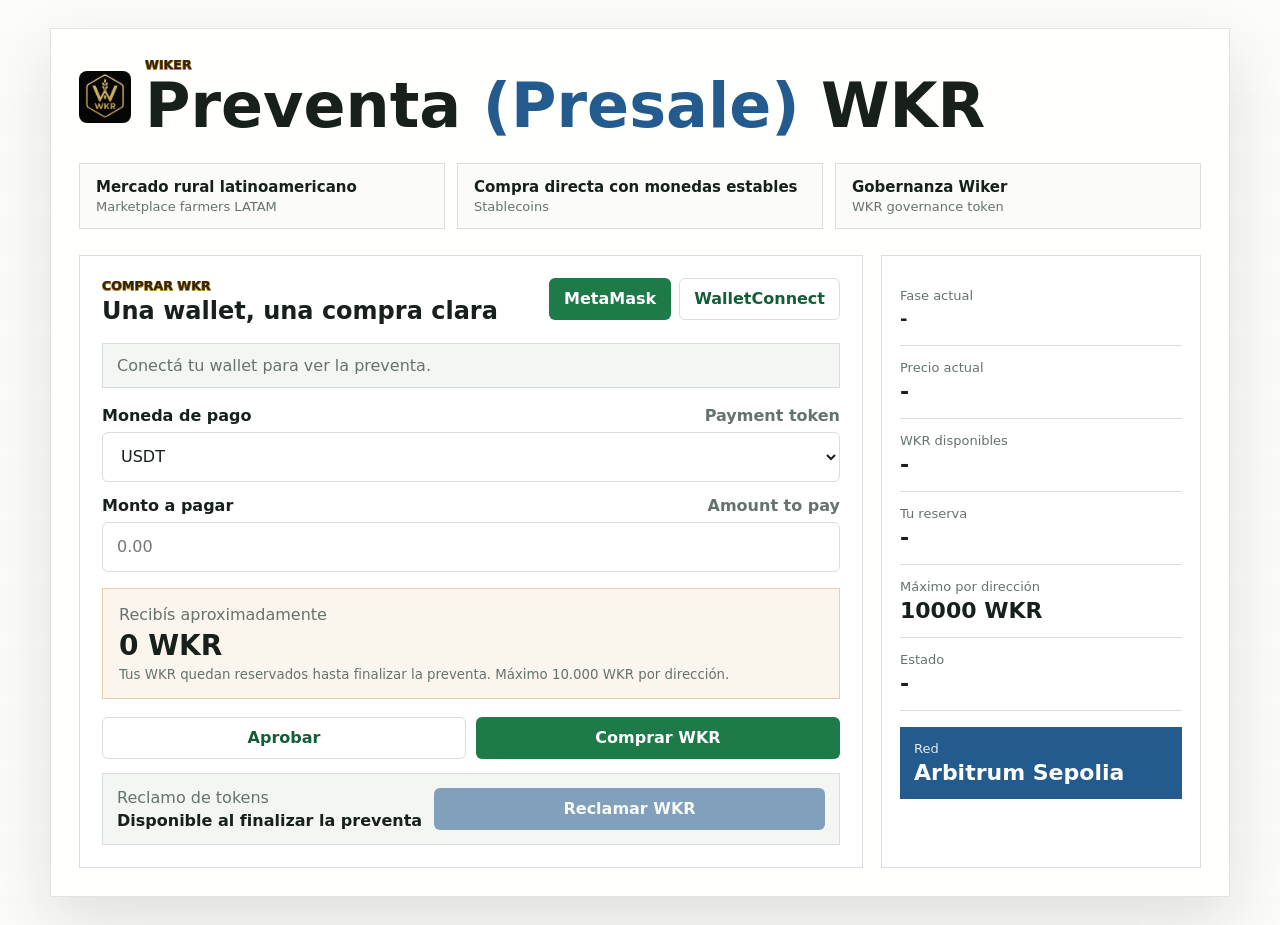
==== mini-front/index.html @ 8c54e915 "Prepare WKR presale protocol for public release" ====
<!doctype html>
<html lang="es">
  <head>
    <meta charset="UTF-8" />
    <meta name="viewport" content="width=device-width, initial-scale=1.0" />
    <title>Wiker Preventa (Presale)</title>
    <link rel="icon" href="./wkr-favicon.png" type="image/png" />
    <link rel="shortcut icon" href="./wkr-favicon.png" type="image/png" />
    <link rel="stylesheet" href="./styles.css" />
  </head>
  <body>
    <main class="page-shell">
      <section class="hero-panel" aria-label="Wiker Preventa">
        <div class="brand-row">
          <div class="brand-mark" aria-hidden="true">
            <img src="./wkr-favicon.png" alt="" />
          </div>
          <div>
            <p class="eyebrow">Wiker</p>
            <h1>Preventa <span>(Presale)</span> WKR</h1>
          </div>
        </div>

        <div class="value-strip" aria-label="Contexto Wiker">
          <div>
            <strong>Mercado rural latinoamericano</strong>
            <span>Marketplace farmers LATAM</span>
          </div>
          <div>
            <strong>Compra directa con monedas estables</strong>
            <span>Stablecoins</span>
          </div>
          <div>
            <strong>Gobernanza Wiker</strong>
            <span>WKR governance token</span>
          </div>
        </div>

        <div class="content-grid">
          <section class="buy-card" aria-label="Comprar WKR">
            <div class="section-head">
              <div>
                <p class="eyebrow">Comprar WKR</p>
                <h2>Una wallet, una compra clara</h2>
              </div>
              <div class="wallet-actions">
                <button id="connectMetaMask" class="icon-button primary" type="button">MetaMask</button>
                <button id="connectWalletConnect" class="icon-button secondary" type="button">WalletConnect</button>
              </div>
            </div>

            <div id="statusMessage" class="status-message">Conectá tu wallet para ver la preventa.</div>

            <div class="input-block">
              <label for="paymentToken">Moneda de pago <span>Payment token</span></label>
              <select id="paymentToken">
                <option value="USDT">USDT</option>
                <option value="USDC">USDC</option>
                <option value="ETH">ETH</option>
              </select>
            </div>

            <div class="input-block">
              <label for="payAmount">Monto a pagar <span>Amount to pay</span></label>
              <input id="payAmount" inputmode="decimal" placeholder="0.00" />
            </div>

            <div class="quote-box">
              <span>Recibís aproximadamente</span>
              <strong id="wkrQuote">0 WKR</strong>
              <small>Tus WKR quedan reservados hasta finalizar la preventa. Máximo 10.000 WKR por dirección.</small>
            </div>

            <div class="action-row">
              <button id="approveButton" class="action-button secondary-action" type="button">Aprobar</button>
              <button id="buyButton" class="action-button primary-action" type="button">Comprar WKR</button>
            </div>

            <div class="claim-box">
              <div>
                <span>Reclamo de tokens</span>
                <strong id="claimStatusLabel">Disponible al finalizar la preventa</strong>
              </div>
              <button id="claimButton" class="action-button claim-action" type="button">Reclamar WKR</button>
            </div>
          </section>

          <aside class="stats-card" aria-label="Estado de preventa">
            <div class="stat">
              <span>Fase actual</span>
              <strong id="phaseLabel">-</strong>
            </div>
            <div class="stat">
              <span>Precio actual</span>
              <strong id="priceLabel">-</strong>
            </div>
            <div class="stat">
              <span>WKR disponibles</span>
              <strong id="remainingLabel">-</strong>
            </div>
            <div class="stat">
              <span>Tu reserva</span>
              <strong id="reservedLabel">-</strong>
            </div>
            <div class="stat">
              <span>Máximo por dirección</span>
              <strong>10000 WKR</strong>
            </div>
            <div class="stat">
              <span>Estado</span>
              <strong id="timeLabel">-</strong>
            </div>
            <div class="network-box">
              <span>Red</span>
              <strong id="networkLabel">Arbitrum Sepolia</strong>
            </div>
          </aside>
        </div>
      </section>
    </main>
    <script src="./config.js?v=20260608-3"></script>
    <script type="module" src="./app.js?v=20260608-3"></script>
  </body>
</html>
---- mini-front/styles.css ----
:root {
  color-scheme: light;
  --ink: #17201b;
  --muted: #66736c;
  --line: #d8dfda;
  --paper: #fbfbf7;
  --panel: #ffffff;
  --field: #f3f6f2;
  --green: #1f7a4a;
  --green-dark: #155d38;
  --blue: #245b8f;
  --gold: #b8872d;
  --danger: #b64242;
}

* {
  box-sizing: border-box;
}

body {
  margin: 0;
  min-height: 100vh;
  color: var(--ink);
  font-family:
    Inter, ui-sans-serif, system-ui, -apple-system, BlinkMacSystemFont, "Segoe UI",
    sans-serif;
  background:
    linear-gradient(rgba(251, 251, 247, 0.9), rgba(251, 251, 247, 0.96)),
    url("https://images.unsplash.com/photo-1500382017468-9049fed747ef?auto=format&fit=crop&w=1800&q=80");
  background-position: center;
  background-size: cover;
}

button,
input,
select {
  font: inherit;
}

button {
  cursor: pointer;
}

.page-shell {
  min-height: 100vh;
  padding: 28px;
  display: grid;
  place-items: center;
}

.hero-panel {
  width: min(1180px, 100%);
  padding: 28px;
  border: 1px solid rgba(23, 32, 27, 0.12);
  background: rgba(255, 255, 255, 0.92);
  box-shadow: 0 24px 60px rgba(23, 32, 27, 0.12);
}

.brand-row,
.section-head,
.wallet-actions,
.content-grid,
.action-row,
.value-strip {
  display: flex;
}

.brand-row {
  align-items: center;
  gap: 14px;
}

.brand-mark {
  width: 52px;
  height: 52px;
  display: grid;
  place-items: center;
  overflow: hidden;
  background: #050505;
  border-radius: 8px;
}

.brand-mark img {
  width: 100%;
  height: 100%;
  display: block;
}

.eyebrow {
  margin: 0 0 4px;
  color: #2f2410;
  font-size: 12.6px;
  font-weight: 800;
  letter-spacing: 0;
  text-shadow:
    -0.5px -0.5px 0 var(--gold),
    0.5px -0.5px 0 var(--gold),
    -0.5px 0.5px 0 var(--gold),
    0.5px 0.5px 0 var(--gold);
  text-transform: uppercase;
}

h1,
h2 {
  margin: 0;
  letter-spacing: 0;
}

h1 {
  font-size: clamp(32px, 5vw, 62px);
  line-height: 0.98;
}

h1 span {
  color: var(--blue);
}

h2 {
  font-size: 24px;
}

.value-strip {
  margin: 26px 0;
  gap: 12px;
}

.value-strip div {
  flex: 1;
  min-width: 0;
  padding: 14px 16px;
  border: 1px solid var(--line);
  background: var(--paper);
}

.value-strip strong,
.value-strip span {
  display: block;
}

.value-strip strong {
  font-size: 15px;
}

.value-strip span {
  margin-top: 3px;
  color: var(--muted);
  font-size: 13px;
}

.content-grid {
  gap: 18px;
  align-items: stretch;
}

.buy-card,
.stats-card {
  border: 1px solid var(--line);
  background: var(--panel);
}

.buy-card {
  flex: 1;
  padding: 22px;
}

.stats-card {
  width: 320px;
  padding: 18px;
}

.section-head {
  justify-content: space-between;
  align-items: flex-start;
  gap: 16px;
}

.wallet-actions {
  gap: 8px;
  flex-wrap: wrap;
  justify-content: flex-end;
}

.icon-button,
.action-button {
  min-height: 42px;
  border: 1px solid transparent;
  border-radius: 6px;
  font-weight: 750;
  transition:
    transform 140ms ease,
    box-shadow 140ms ease,
    border-color 140ms ease,
    background-color 140ms ease,
    color 140ms ease;
}

.icon-button {
  padding: 0 14px;
}

.primary,
.primary-action {
  color: white;
  background: var(--green);
}

.primary:hover,
.primary-action:hover {
  background: var(--green-dark);
  box-shadow: 0 8px 18px rgba(21, 93, 56, 0.22);
}

.secondary,
.secondary-action {
  color: var(--green-dark);
  border-color: var(--line);
  background: white;
}

.secondary:hover,
.secondary-action:hover {
  border-color: rgba(31, 122, 74, 0.45);
  background: rgba(31, 122, 74, 0.08);
  box-shadow: 0 8px 18px rgba(23, 32, 27, 0.08);
}

.claim-action {
  flex: 0 0 auto;
  padding: 0 16px;
  color: white;
  background: var(--blue);
}

.claim-action:hover {
  background: #1c4872;
  box-shadow: 0 8px 18px rgba(36, 91, 143, 0.22);
}

.icon-button:hover,
.action-button:hover {
  transform: translateY(-1px);
}

.icon-button:active,
.action-button:active {
  transform: translateY(1px);
  box-shadow: none;
}

.icon-button:focus-visible,
.action-button:focus-visible {
  outline: 3px solid rgba(31, 122, 74, 0.24);
  outline-offset: 2px;
}

.claim-action:disabled,
.action-button:disabled,
.icon-button:disabled {
  cursor: not-allowed;
  opacity: 0.55;
  transform: none;
  box-shadow: none;
}

.status-message {
  margin: 18px 0;
  min-height: 42px;
  padding: 12px 14px;
  color: var(--muted);
  border: 1px solid var(--line);
  background: var(--field);
}

.status-message.error {
  color: var(--danger);
  border-color: rgba(182, 66, 66, 0.35);
  background: rgba(182, 66, 66, 0.08);
}

.status-message.ok {
  color: var(--green-dark);
  border-color: rgba(31, 122, 74, 0.35);
  background: rgba(31, 122, 74, 0.08);
}

.input-block {
  margin-top: 14px;
}

label {
  display: flex;
  justify-content: space-between;
  gap: 12px;
  margin-bottom: 7px;
  font-weight: 750;
}

label span {
  color: var(--muted);
  font-weight: 600;
}

input,
select {
  width: 100%;
  min-height: 50px;
  padding: 0 14px;
  color: var(--ink);
  border: 1px solid var(--line);
  border-radius: 6px;
  background: white;
}

input:focus,
select:focus {
  outline: 2px solid rgba(31, 122, 74, 0.22);
  border-color: var(--green);
}

.quote-box {
  margin-top: 16px;
  padding: 16px;
  border: 1px solid rgba(184, 135, 45, 0.35);
  background: rgba(184, 135, 45, 0.08);
}

.claim-box {
  margin-top: 14px;
  padding: 14px;
  display: flex;
  gap: 12px;
  align-items: center;
  justify-content: space-between;
  border: 1px solid var(--line);
  background: var(--field);
}

.claim-box span,
.quote-box span,
.quote-box small {
  display: block;
  color: var(--muted);
}

.claim-box strong {
  display: block;
  margin-top: 4px;
}

.quote-box strong {
  display: block;
  margin: 5px 0;
  font-size: 28px;
}

.action-row {
  margin-top: 18px;
  gap: 10px;
}

.action-button {
  flex: 1;
}

.stat {
  padding: 14px 0;
  border-bottom: 1px solid var(--line);
}

.stat span,
.network-box span {
  display: block;
  color: var(--muted);
  font-size: 13px;
}

.stat strong,
.network-box strong {
  display: block;
  margin-top: 4px;
  font-size: 22px;
}

#phaseLabel {
  font-size: 18px;
  line-height: 1.35;
}

.network-box {
  margin-top: 16px;
  padding: 14px;
  color: white;
  background: var(--blue);
}

.network-box span {
  color: rgba(255, 255, 255, 0.88);
}

.network-box strong {
  color: #ffffff;
}

@media (max-width: 860px) {
  .page-shell {
    padding: 14px;
    place-items: start center;
  }

  .hero-panel {
    padding: 18px;
  }

  .brand-row,
  .section-head,
  .content-grid,
  .value-strip {
    flex-direction: column;
  }

  .stats-card {
    width: 100%;
  }

  .wallet-actions {
    width: 100%;
    justify-content: stretch;
  }

  .wallet-actions button {
    flex: 1;
  }

  .claim-box {
    align-items: stretch;
    flex-direction: column;
  }
}
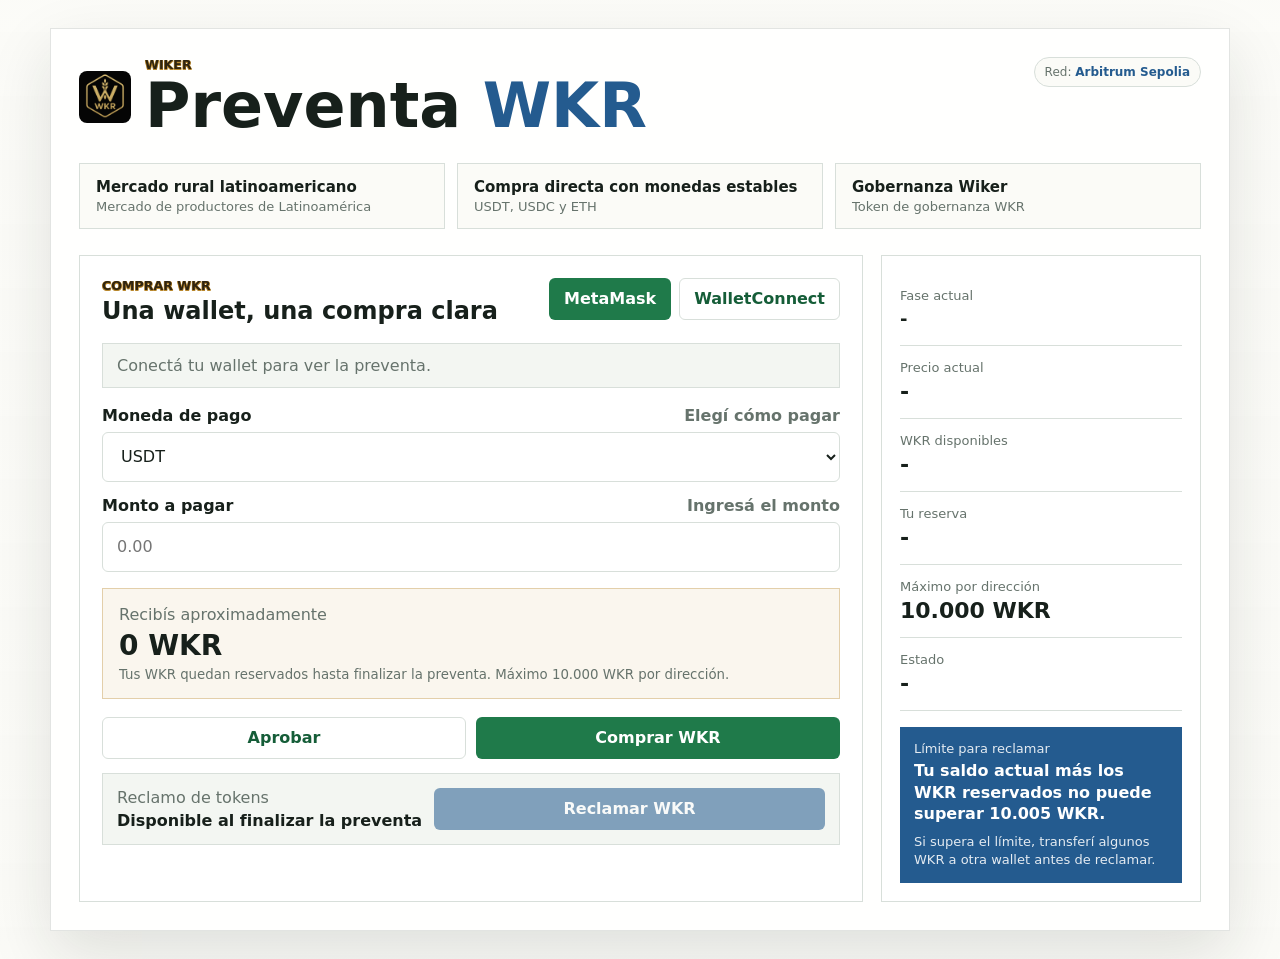
==== commit 01a78b74: "Improve claim UX and expand presale tests" ====
--- a/mini-front/index.html
+++ b/mini-front/index.html
@@ -3,10 +3,10 @@
   <head>
     <meta charset="UTF-8" />
     <meta name="viewport" content="width=device-width, initial-scale=1.0" />
-    <title>Wiker Preventa (Presale)</title>
+    <title>Preventa WKR | Wiker</title>
     <link rel="icon" href="./wkr-favicon.png" type="image/png" />
     <link rel="shortcut icon" href="./wkr-favicon.png" type="image/png" />
-    <link rel="stylesheet" href="./styles.css" />
+    <link rel="stylesheet" href="./styles.css?v=20260609-3" />
   </head>
   <body>
     <main class="page-shell">
@@ -15,24 +15,25 @@
           <div class="brand-mark" aria-hidden="true">
             <img src="./wkr-favicon.png" alt="" />
           </div>
-          <div>
+          <div class="brand-copy">
             <p class="eyebrow">Wiker</p>
-            <h1>Preventa <span>(Presale)</span> WKR</h1>
+            <h1>Preventa <span>WKR</span></h1>
           </div>
+          <div class="network-badge">Red: <strong id="networkLabel">Arbitrum Sepolia</strong></div>
         </div>
 
         <div class="value-strip" aria-label="Contexto Wiker">
           <div>
             <strong>Mercado rural latinoamericano</strong>
-            <span>Marketplace farmers LATAM</span>
+            <span>Mercado de productores de Latinoamérica</span>
           </div>
           <div>
             <strong>Compra directa con monedas estables</strong>
-            <span>Stablecoins</span>
+            <span>USDT, USDC y ETH</span>
           </div>
           <div>
             <strong>Gobernanza Wiker</strong>
-            <span>WKR governance token</span>
+            <span>Token de gobernanza WKR</span>
           </div>
         </div>
 
@@ -52,7 +53,7 @@
             <div id="statusMessage" class="status-message">Conectá tu wallet para ver la preventa.</div>
 
             <div class="input-block">
-              <label for="paymentToken">Moneda de pago <span>Payment token</span></label>
+              <label for="paymentToken">Moneda de pago <span>Elegí cómo pagar</span></label>
               <select id="paymentToken">
                 <option value="USDT">USDT</option>
                 <option value="USDC">USDC</option>
@@ -61,7 +62,7 @@
             </div>
 
             <div class="input-block">
-              <label for="payAmount">Monto a pagar <span>Amount to pay</span></label>
+              <label for="payAmount">Monto a pagar <span>Ingresá el monto</span></label>
               <input id="payAmount" inputmode="decimal" placeholder="0.00" />
             </div>
 
@@ -104,21 +105,22 @@
             </div>
             <div class="stat">
               <span>Máximo por dirección</span>
-              <strong>10000 WKR</strong>
+              <strong>10.000 WKR</strong>
             </div>
             <div class="stat">
               <span>Estado</span>
               <strong id="timeLabel">-</strong>
             </div>
-            <div class="network-box">
-              <span>Red</span>
-              <strong id="networkLabel">Arbitrum Sepolia</strong>
+            <div class="claim-limit-box">
+              <span>Límite para reclamar</span>
+              <strong id="claimLimitLabel">Tu saldo actual más los WKR reservados no puede superar 10.005 WKR.</strong>
+              <small>Si supera el límite, transferí algunos WKR a otra wallet antes de reclamar.</small>
             </div>
           </aside>
         </div>
       </section>
     </main>
-    <script src="./config.js?v=20260608-3"></script>
-    <script type="module" src="./app.js?v=20260608-3"></script>
+    <script src="./config.js?v=20260609-3"></script>
+    <script type="module" src="./app.js?v=20260609-3"></script>
   </body>
 </html>
--- a/mini-front/styles.css
+++ b/mini-front/styles.css
@@ -70,6 +70,24 @@
   gap: 14px;
 }
 
+.brand-copy {
+  flex: 1;
+}
+
+.network-badge {
+  align-self: flex-start;
+  padding: 7px 10px;
+  color: var(--muted);
+  border: 1px solid var(--line);
+  border-radius: 999px;
+  background: var(--paper);
+  font-size: 12px;
+}
+
+.network-badge strong {
+  color: var(--blue);
+}
+
 .brand-mark {
   width: 52px;
   height: 52px;
@@ -368,14 +386,15 @@
 }
 
 .stat span,
-.network-box span {
+.claim-limit-box span,
+.claim-limit-box small {
   display: block;
   color: var(--muted);
   font-size: 13px;
 }
 
 .stat strong,
-.network-box strong {
+.claim-limit-box strong {
   display: block;
   margin-top: 4px;
   font-size: 22px;
@@ -386,19 +405,27 @@
   line-height: 1.35;
 }
 
-.network-box {
+.claim-limit-box {
   margin-top: 16px;
   padding: 14px;
   color: white;
   background: var(--blue);
 }
 
-.network-box span {
+.claim-limit-box span,
+.claim-limit-box small {
   color: rgba(255, 255, 255, 0.88);
 }
 
-.network-box strong {
+.claim-limit-box strong {
   color: #ffffff;
+  font-size: 16px;
+  line-height: 1.35;
+}
+
+.claim-limit-box small {
+  margin-top: 8px;
+  line-height: 1.4;
 }
 
 @media (max-width: 860px) {
@@ -418,6 +445,10 @@
     flex-direction: column;
   }
 
+  .network-badge {
+    align-self: flex-start;
+  }
+
   .stats-card {
     width: 100%;
   }
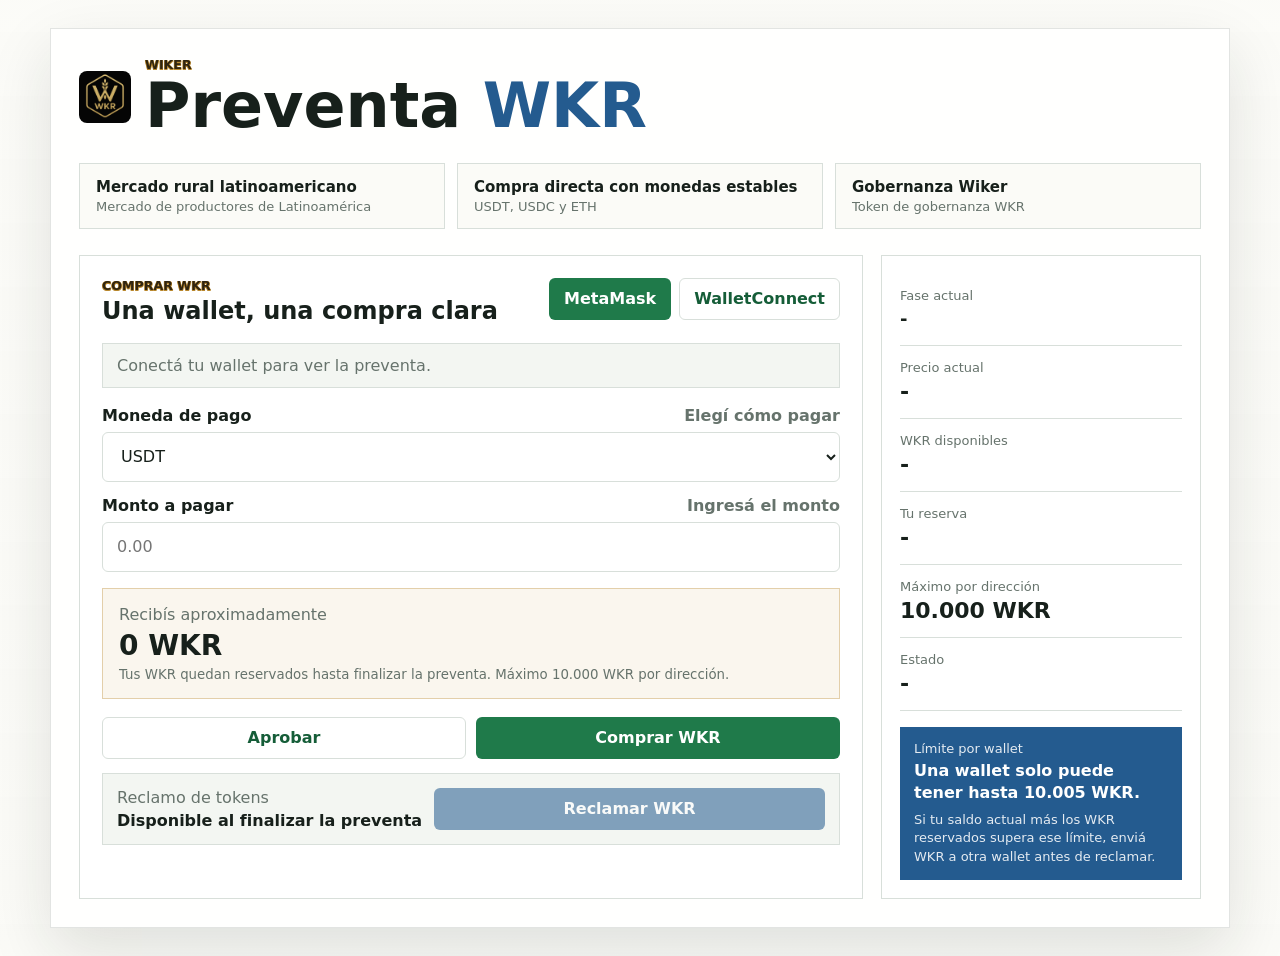
==== commit a32f0b74: "Clarify wallet limit card" ====
--- a/mini-front/index.html
+++ b/mini-front/index.html
@@ -6,7 +6,7 @@
     <title>Preventa WKR | Wiker</title>
     <link rel="icon" href="./wkr-favicon.png" type="image/png" />
     <link rel="shortcut icon" href="./wkr-favicon.png" type="image/png" />
-    <link rel="stylesheet" href="./styles.css?v=20260609-3" />
+    <link rel="stylesheet" href="./styles.css?v=20260609-4" />
   </head>
   <body>
     <main class="page-shell">
@@ -19,7 +19,6 @@
             <p class="eyebrow">Wiker</p>
             <h1>Preventa <span>WKR</span></h1>
           </div>
-          <div class="network-badge">Red: <strong id="networkLabel">Arbitrum Sepolia</strong></div>
         </div>
 
         <div class="value-strip" aria-label="Contexto Wiker">
@@ -112,15 +111,15 @@
               <strong id="timeLabel">-</strong>
             </div>
             <div class="claim-limit-box">
-              <span>Límite para reclamar</span>
-              <strong id="claimLimitLabel">Tu saldo actual más los WKR reservados no puede superar 10.005 WKR.</strong>
-              <small>Si supera el límite, transferí algunos WKR a otra wallet antes de reclamar.</small>
+              <span>Límite por wallet</span>
+              <strong id="claimLimitLabel">Una wallet solo puede tener hasta 10.005 WKR.</strong>
+              <small>Si tu saldo actual más los WKR reservados supera ese límite, enviá WKR a otra wallet antes de reclamar.</small>
             </div>
           </aside>
         </div>
       </section>
     </main>
-    <script src="./config.js?v=20260609-3"></script>
-    <script type="module" src="./app.js?v=20260609-3"></script>
+    <script src="./config.js?v=20260609-4"></script>
+    <script type="module" src="./app.js?v=20260609-4"></script>
   </body>
 </html>
--- a/mini-front/styles.css
+++ b/mini-front/styles.css
@@ -74,20 +74,6 @@
   flex: 1;
 }
 
-.network-badge {
-  align-self: flex-start;
-  padding: 7px 10px;
-  color: var(--muted);
-  border: 1px solid var(--line);
-  border-radius: 999px;
-  background: var(--paper);
-  font-size: 12px;
-}
-
-.network-badge strong {
-  color: var(--blue);
-}
-
 .brand-mark {
   width: 52px;
   height: 52px;
@@ -445,10 +431,6 @@
     flex-direction: column;
   }
 
-  .network-badge {
-    align-self: flex-start;
-  }
-
   .stats-card {
     width: 100%;
   }
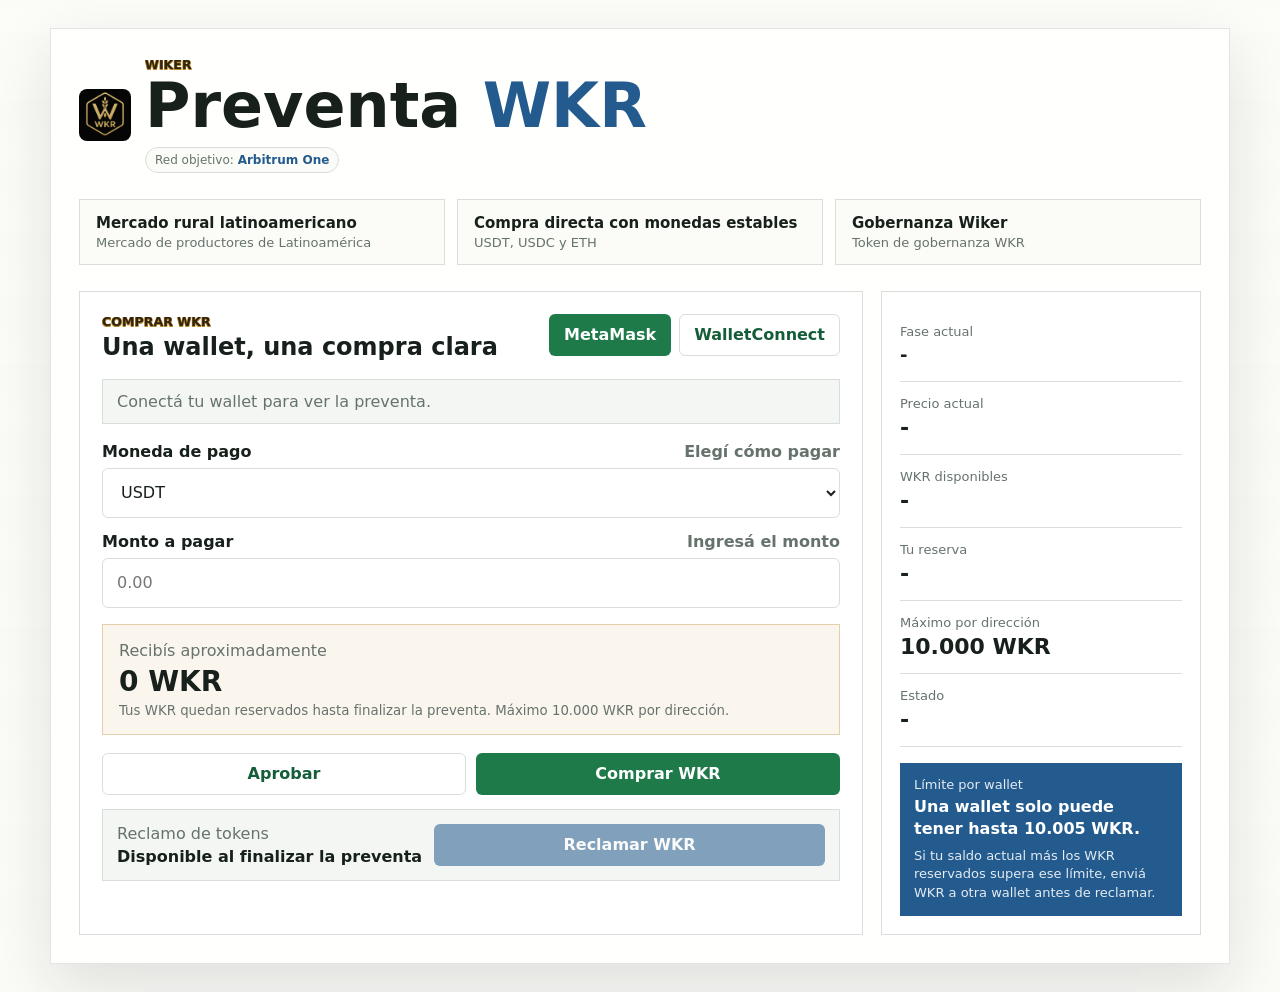
==== commit c86c8ee9: "Show Arbitrum One target network" ====
--- a/mini-front/index.html
+++ b/mini-front/index.html
@@ -6,7 +6,7 @@
     <title>Preventa WKR | Wiker</title>
     <link rel="icon" href="./wkr-favicon.png" type="image/png" />
     <link rel="shortcut icon" href="./wkr-favicon.png" type="image/png" />
-    <link rel="stylesheet" href="./styles.css?v=20260609-4" />
+    <link rel="stylesheet" href="./styles.css?v=20260609-5" />
   </head>
   <body>
     <main class="page-shell">
@@ -18,6 +18,7 @@
           <div class="brand-copy">
             <p class="eyebrow">Wiker</p>
             <h1>Preventa <span>WKR</span></h1>
+            <p class="target-network">Red objetivo: <strong>Arbitrum One</strong></p>
           </div>
         </div>
 
@@ -119,7 +120,7 @@
         </div>
       </section>
     </main>
-    <script src="./config.js?v=20260609-4"></script>
-    <script type="module" src="./app.js?v=20260609-4"></script>
+    <script src="./config.js?v=20260609-5"></script>
+    <script type="module" src="./app.js?v=20260609-5"></script>
   </body>
 </html>
--- a/mini-front/styles.css
+++ b/mini-front/styles.css
@@ -74,6 +74,21 @@
   flex: 1;
 }
 
+.target-network {
+  width: fit-content;
+  margin: 10px 0 0;
+  padding: 5px 9px;
+  color: var(--muted);
+  border: 1px solid var(--line);
+  border-radius: 999px;
+  background: var(--paper);
+  font-size: 12px;
+}
+
+.target-network strong {
+  color: var(--blue);
+}
+
 .brand-mark {
   width: 52px;
   height: 52px;
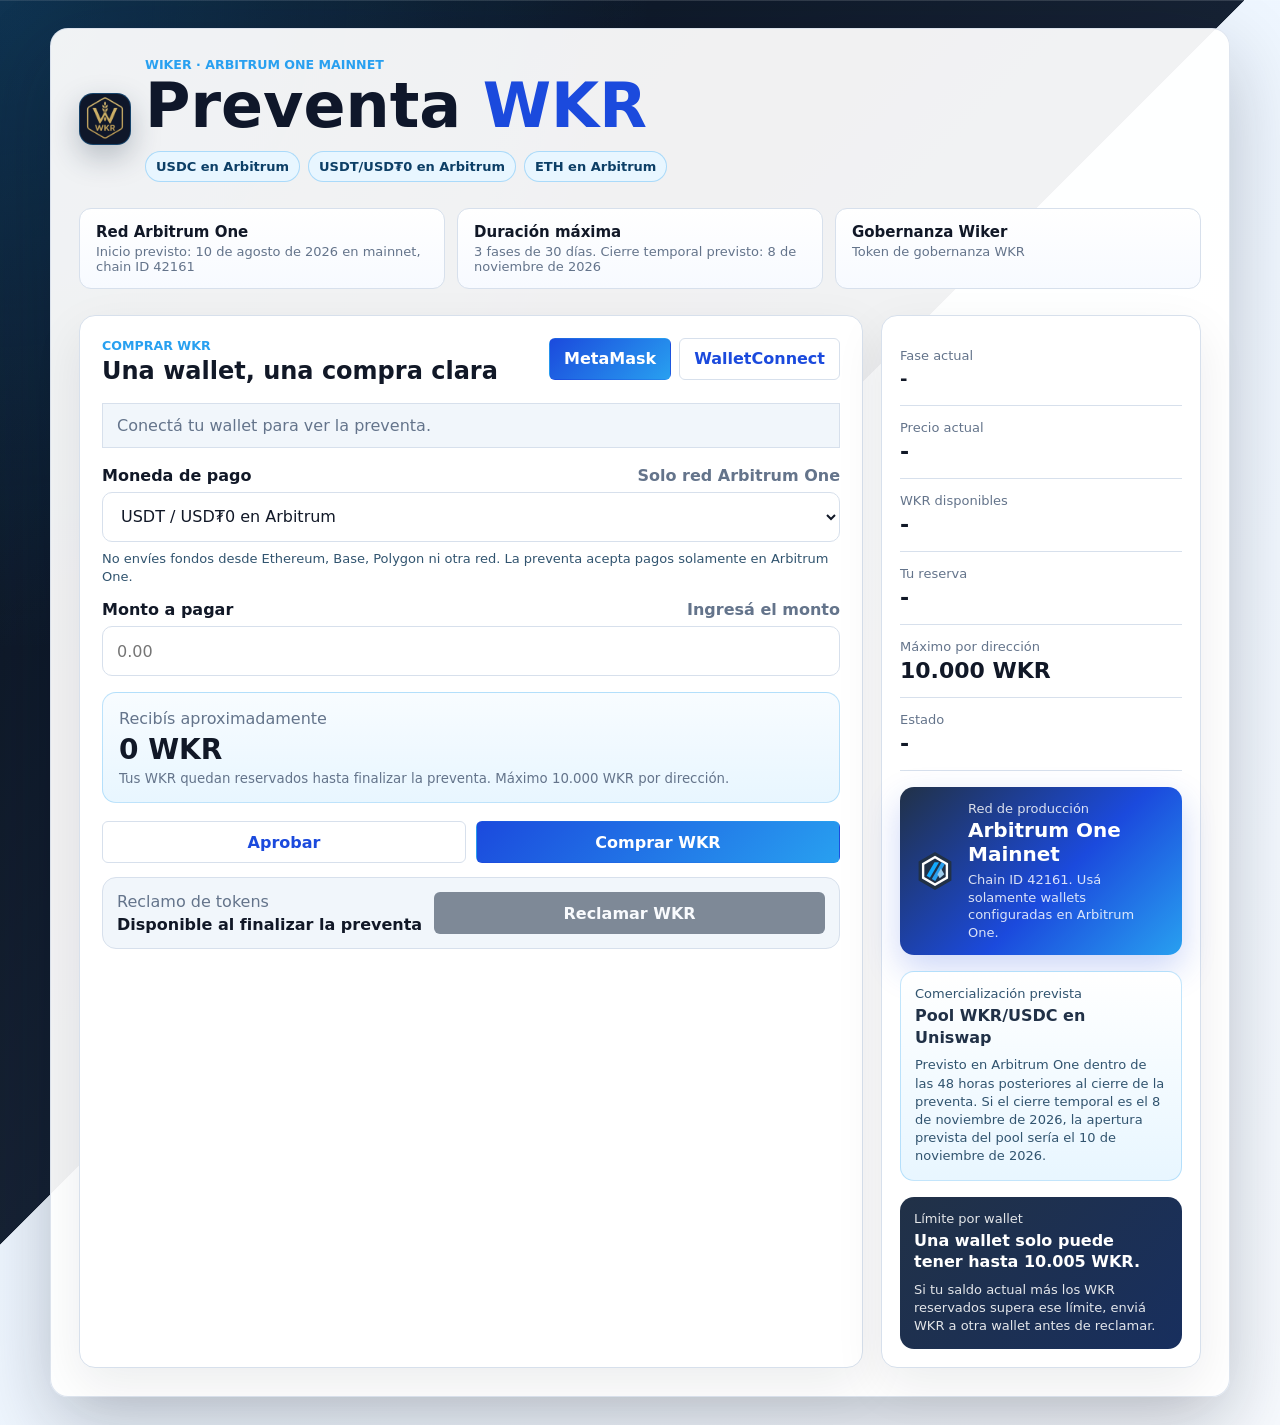
==== commit f067a86b: "prepare arbitrum mainnet presale deploy" ====
--- a/mini-front/index.html
+++ b/mini-front/index.html
@@ -6,7 +6,7 @@
     <title>Preventa WKR | Wiker</title>
     <link rel="icon" href="./wkr-favicon.png" type="image/png" />
     <link rel="shortcut icon" href="./wkr-favicon.png" type="image/png" />
-    <link rel="stylesheet" href="./styles.css?v=20260609-5" />
+    <link rel="stylesheet" href="./styles.css?v=20260609-6" />
   </head>
   <body>
     <main class="page-shell">
@@ -16,20 +16,24 @@
             <img src="./wkr-favicon.png" alt="" />
           </div>
           <div class="brand-copy">
-            <p class="eyebrow">Wiker</p>
+            <p class="eyebrow">Wiker · Arbitrum One Mainnet</p>
             <h1>Preventa <span>WKR</span></h1>
-            <p class="target-network">Red objetivo: <strong>Arbitrum One</strong></p>
+            <div class="network-pills" aria-label="Red y medios de pago">
+              <span>USDC en Arbitrum</span>
+              <span>USDT/USD₮0 en Arbitrum</span>
+              <span>ETH en Arbitrum</span>
+            </div>
           </div>
         </div>
 
         <div class="value-strip" aria-label="Contexto Wiker">
           <div>
-            <strong>Mercado rural latinoamericano</strong>
-            <span>Mercado de productores de Latinoamérica</span>
+            <strong>Red Arbitrum One</strong>
+            <span>Inicio previsto: 10 de agosto de 2026 en mainnet, chain ID 42161</span>
           </div>
           <div>
-            <strong>Compra directa con monedas estables</strong>
-            <span>USDT, USDC y ETH</span>
+            <strong>Duración máxima</strong>
+            <span>3 fases de 30 días. Cierre temporal previsto: 8 de noviembre de 2026</span>
           </div>
           <div>
             <strong>Gobernanza Wiker</strong>
@@ -53,12 +57,13 @@
             <div id="statusMessage" class="status-message">Conectá tu wallet para ver la preventa.</div>
 
             <div class="input-block">
-              <label for="paymentToken">Moneda de pago <span>Elegí cómo pagar</span></label>
+              <label for="paymentToken">Moneda de pago <span>Solo red Arbitrum One</span></label>
               <select id="paymentToken">
-                <option value="USDT">USDT</option>
-                <option value="USDC">USDC</option>
-                <option value="ETH">ETH</option>
+                <option value="USDT">USDT / USD₮0 en Arbitrum</option>
+                <option value="USDC">USDC en Arbitrum</option>
+                <option value="ETH">ETH en Arbitrum</option>
               </select>
+              <p class="field-note">No envíes fondos desde Ethereum, Base, Polygon ni otra red. La preventa acepta pagos solamente en Arbitrum One.</p>
             </div>
 
             <div class="input-block">
@@ -111,6 +116,19 @@
               <span>Estado</span>
               <strong id="timeLabel">-</strong>
             </div>
+            <div class="network-box">
+              <img src="./arbitrum-logo.svg" alt="" aria-hidden="true" />
+              <div>
+                <span>Red de producción</span>
+                <strong>Arbitrum One Mainnet</strong>
+                <small>Chain ID 42161. Usá solamente wallets configuradas en Arbitrum One.</small>
+              </div>
+            </div>
+            <div class="liquidity-box">
+              <span>Comercialización prevista</span>
+              <strong>Pool WKR/USDC en Uniswap</strong>
+              <small>Previsto en Arbitrum One dentro de las 48 horas posteriores al cierre de la preventa. Si el cierre temporal es el 8 de noviembre de 2026, la apertura prevista del pool sería el 10 de noviembre de 2026.</small>
+            </div>
             <div class="claim-limit-box">
               <span>Límite por wallet</span>
               <strong id="claimLimitLabel">Una wallet solo puede tener hasta 10.005 WKR.</strong>
@@ -120,7 +138,7 @@
         </div>
       </section>
     </main>
-    <script src="./config.js?v=20260609-5"></script>
-    <script type="module" src="./app.js?v=20260609-5"></script>
+    <script src="./config.js?v=20260609-6"></script>
+    <script type="module" src="./app.js?v=20260609-6"></script>
   </body>
 </html>
--- a/mini-front/styles.css
+++ b/mini-front/styles.css
@@ -1,16 +1,17 @@
 :root {
   color-scheme: light;
-  --ink: #17201b;
-  --muted: #66736c;
-  --line: #d8dfda;
-  --paper: #fbfbf7;
+  --ink: #111827;
+  --muted: #64748b;
+  --line: #d7e0ec;
+  --paper: #f7faff;
   --panel: #ffffff;
-  --field: #f3f6f2;
-  --green: #1f7a4a;
-  --green-dark: #155d38;
-  --blue: #245b8f;
-  --gold: #b8872d;
-  --danger: #b64242;
+  --field: #f1f6fb;
+  --blue: #213147;
+  --blue-strong: #1b4add;
+  --cyan: #28a0f0;
+  --cyan-soft: #e8f6ff;
+  --slate: #0f172a;
+  --danger: #b42318;
 }
 
 * {
@@ -25,8 +26,8 @@
     Inter, ui-sans-serif, system-ui, -apple-system, BlinkMacSystemFont, "Segoe UI",
     sans-serif;
   background:
-    linear-gradient(rgba(251, 251, 247, 0.9), rgba(251, 251, 247, 0.96)),
-    url("https://images.unsplash.com/photo-1500382017468-9049fed747ef?auto=format&fit=crop&w=1800&q=80");
+    radial-gradient(circle at top left, rgba(40, 160, 240, 0.24), transparent 34%),
+    linear-gradient(135deg, #07111f 0%, #162234 46%, #eef6ff 46%, #f8fbff 100%);
   background-position: center;
   background-size: cover;
 }
@@ -51,9 +52,10 @@
 .hero-panel {
   width: min(1180px, 100%);
   padding: 28px;
-  border: 1px solid rgba(23, 32, 27, 0.12);
-  background: rgba(255, 255, 255, 0.92);
-  box-shadow: 0 24px 60px rgba(23, 32, 27, 0.12);
+  border: 1px solid rgba(215, 224, 236, 0.82);
+  border-radius: 18px;
+  background: rgba(255, 255, 255, 0.94);
+  box-shadow: 0 28px 80px rgba(8, 18, 32, 0.24);
 }
 
 .brand-row,
@@ -74,29 +76,16 @@
   flex: 1;
 }
 
-.target-network {
-  width: fit-content;
-  margin: 10px 0 0;
-  padding: 5px 9px;
-  color: var(--muted);
-  border: 1px solid var(--line);
-  border-radius: 999px;
-  background: var(--paper);
-  font-size: 12px;
-}
-
-.target-network strong {
-  color: var(--blue);
-}
-
 .brand-mark {
   width: 52px;
   height: 52px;
   display: grid;
   place-items: center;
   overflow: hidden;
-  background: #050505;
-  border-radius: 8px;
+  background: var(--slate);
+  border: 1px solid rgba(40, 160, 240, 0.32);
+  border-radius: 14px;
+  box-shadow: 0 12px 30px rgba(33, 49, 71, 0.28);
 }
 
 .brand-mark img {
@@ -107,15 +96,10 @@
 
 .eyebrow {
   margin: 0 0 4px;
-  color: #2f2410;
+  color: var(--cyan);
   font-size: 12.6px;
   font-weight: 800;
   letter-spacing: 0;
-  text-shadow:
-    -0.5px -0.5px 0 var(--gold),
-    0.5px -0.5px 0 var(--gold),
-    -0.5px 0.5px 0 var(--gold),
-    0.5px 0.5px 0 var(--gold);
   text-transform: uppercase;
 }
 
@@ -128,10 +112,28 @@
 h1 {
   font-size: clamp(32px, 5vw, 62px);
   line-height: 0.98;
+  color: var(--slate);
 }
 
 h1 span {
-  color: var(--blue);
+  color: var(--blue-strong);
+}
+
+.network-pills {
+  margin-top: 14px;
+  display: flex;
+  flex-wrap: wrap;
+  gap: 8px;
+}
+
+.network-pills span {
+  padding: 7px 10px;
+  color: #0d3f66;
+  border: 1px solid rgba(40, 160, 240, 0.32);
+  border-radius: 999px;
+  background: var(--cyan-soft);
+  font-size: 13px;
+  font-weight: 750;
 }
 
 h2 {
@@ -148,7 +150,8 @@
   min-width: 0;
   padding: 14px 16px;
   border: 1px solid var(--line);
-  background: var(--paper);
+  border-radius: 12px;
+  background: linear-gradient(180deg, #ffffff, var(--paper));
 }
 
 .value-strip strong,
@@ -174,7 +177,9 @@
 .buy-card,
 .stats-card {
   border: 1px solid var(--line);
+  border-radius: 16px;
   background: var(--panel);
+  box-shadow: 0 18px 50px rgba(15, 23, 42, 0.08);
 }
 
 .buy-card {
@@ -220,27 +225,27 @@
 .primary,
 .primary-action {
   color: white;
-  background: var(--green);
+  background: linear-gradient(135deg, var(--blue-strong), var(--cyan));
 }
 
 .primary:hover,
 .primary-action:hover {
-  background: var(--green-dark);
-  box-shadow: 0 8px 18px rgba(21, 93, 56, 0.22);
+  background: linear-gradient(135deg, #173ec0, #178dd7);
+  box-shadow: 0 10px 24px rgba(27, 74, 221, 0.24);
 }
 
 .secondary,
 .secondary-action {
-  color: var(--green-dark);
+  color: var(--blue-strong);
   border-color: var(--line);
   background: white;
 }
 
 .secondary:hover,
 .secondary-action:hover {
-  border-color: rgba(31, 122, 74, 0.45);
-  background: rgba(31, 122, 74, 0.08);
-  box-shadow: 0 8px 18px rgba(23, 32, 27, 0.08);
+  border-color: rgba(40, 160, 240, 0.5);
+  background: var(--cyan-soft);
+  box-shadow: 0 8px 18px rgba(15, 23, 42, 0.08);
 }
 
 .claim-action {
@@ -251,7 +256,7 @@
 }
 
 .claim-action:hover {
-  background: #1c4872;
+  background: #17263b;
   box-shadow: 0 8px 18px rgba(36, 91, 143, 0.22);
 }
 
@@ -268,7 +273,7 @@
 
 .icon-button:focus-visible,
 .action-button:focus-visible {
-  outline: 3px solid rgba(31, 122, 74, 0.24);
+  outline: 3px solid rgba(40, 160, 240, 0.28);
   outline-offset: 2px;
 }
 
@@ -297,9 +302,9 @@
 }
 
 .status-message.ok {
-  color: var(--green-dark);
-  border-color: rgba(31, 122, 74, 0.35);
-  background: rgba(31, 122, 74, 0.08);
+  color: #0d3f66;
+  border-color: rgba(40, 160, 240, 0.4);
+  background: var(--cyan-soft);
 }
 
 .input-block {
@@ -326,21 +331,29 @@
   padding: 0 14px;
   color: var(--ink);
   border: 1px solid var(--line);
-  border-radius: 6px;
+  border-radius: 10px;
   background: white;
 }
 
 input:focus,
 select:focus {
-  outline: 2px solid rgba(31, 122, 74, 0.22);
-  border-color: var(--green);
+  outline: 2px solid rgba(40, 160, 240, 0.24);
+  border-color: var(--cyan);
+}
+
+.field-note {
+  margin: 8px 0 0;
+  color: #31546f;
+  font-size: 13px;
+  line-height: 1.4;
 }
 
 .quote-box {
   margin-top: 16px;
   padding: 16px;
-  border: 1px solid rgba(184, 135, 45, 0.35);
-  background: rgba(184, 135, 45, 0.08);
+  border: 1px solid rgba(40, 160, 240, 0.28);
+  border-radius: 14px;
+  background: linear-gradient(180deg, #f8fcff, var(--cyan-soft));
 }
 
 .claim-box {
@@ -351,6 +364,7 @@
   align-items: center;
   justify-content: space-between;
   border: 1px solid var(--line);
+  border-radius: 14px;
   background: var(--field);
 }
 
@@ -406,11 +420,59 @@
   line-height: 1.35;
 }
 
-.claim-limit-box {
+.claim-limit-box,
+.liquidity-box {
   margin-top: 16px;
   padding: 14px;
+  border-radius: 14px;
+}
+
+.claim-limit-box {
   color: white;
-  background: var(--blue);
+  background: linear-gradient(135deg, var(--blue), #182f5e);
+}
+
+.liquidity-box {
+  border: 1px solid rgba(40, 160, 240, 0.28);
+  background: linear-gradient(180deg, #ffffff, var(--cyan-soft));
+}
+
+.network-box {
+  margin-top: 16px;
+  padding: 14px;
+  display: flex;
+  gap: 12px;
+  align-items: center;
+  color: white;
+  border-radius: 14px;
+  background:
+    linear-gradient(135deg, #213147 0%, #1b4add 56%, #28a0f0 100%);
+  box-shadow: 0 14px 34px rgba(27, 74, 221, 0.22);
+}
+
+.network-box img {
+  width: 42px;
+  height: 42px;
+  flex: 0 0 42px;
+}
+
+.network-box span,
+.network-box small {
+  display: block;
+  color: rgba(255, 255, 255, 0.84);
+  font-size: 13px;
+}
+
+.network-box strong {
+  display: block;
+  margin-top: 2px;
+  color: #ffffff;
+  font-size: 20px;
+}
+
+.network-box small {
+  margin-top: 5px;
+  line-height: 1.35;
 }
 
 .claim-limit-box span,
@@ -424,9 +486,25 @@
   line-height: 1.35;
 }
 
-.claim-limit-box small {
+.claim-limit-box small,
+.liquidity-box small {
   margin-top: 8px;
   line-height: 1.4;
+}
+
+.liquidity-box span,
+.liquidity-box small {
+  display: block;
+  color: #31546f;
+  font-size: 13px;
+}
+
+.liquidity-box strong {
+  display: block;
+  margin-top: 4px;
+  color: var(--blue);
+  font-size: 16px;
+  line-height: 1.35;
 }
 
 @media (max-width: 860px) {
@@ -463,4 +541,8 @@
     align-items: stretch;
     flex-direction: column;
   }
-}
+
+  .network-box {
+    align-items: flex-start;
+  }
+}
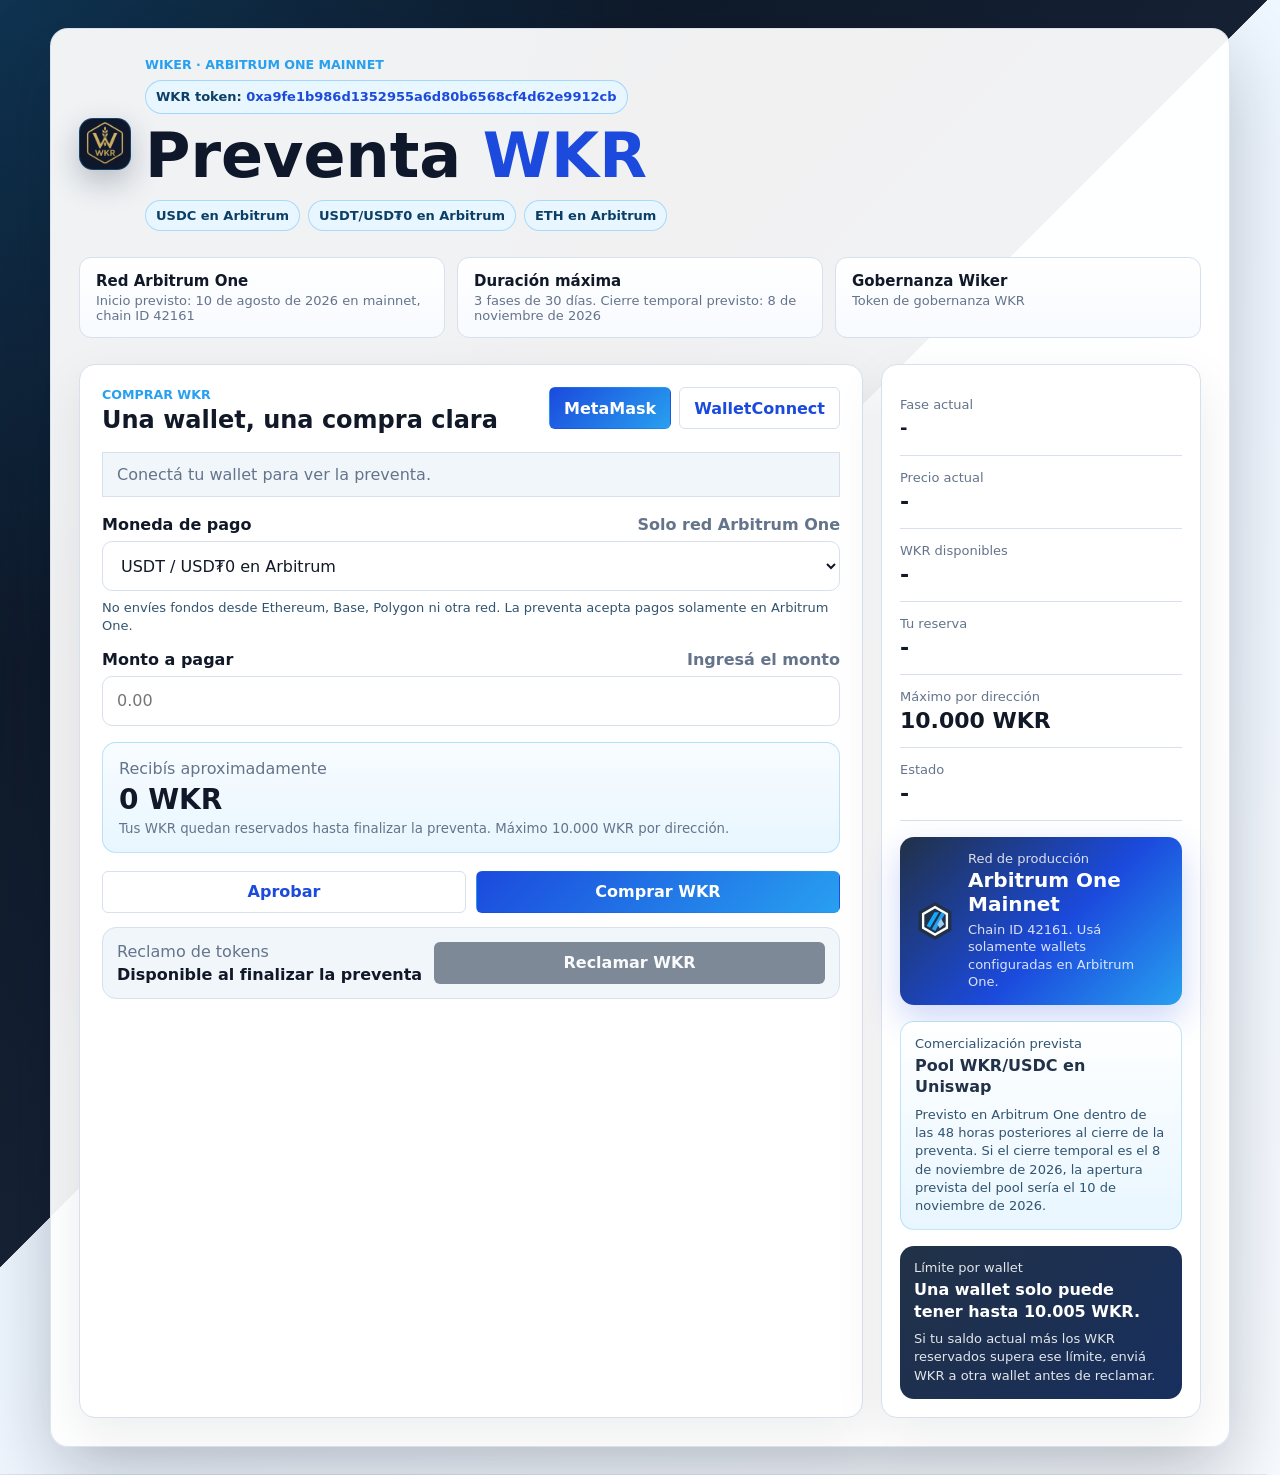
==== commit 198bad63: "show wkr token address in hero" ====
--- a/mini-front/index.html
+++ b/mini-front/index.html
@@ -17,6 +17,7 @@
           </div>
           <div class="brand-copy">
             <p class="eyebrow">Wiker · Arbitrum One Mainnet</p>
+            <p class="token-address">WKR token: <span>0xa9fe1b986d1352955a6d80b6568cf4d62e9912cb</span></p>
             <h1>Preventa <span>WKR</span></h1>
             <div class="network-pills" aria-label="Red y medios de pago">
               <span>USDC en Arbitrum</span>
--- a/mini-front/styles.css
+++ b/mini-front/styles.css
@@ -136,6 +136,25 @@
   font-weight: 750;
 }
 
+.token-address {
+  width: fit-content;
+  max-width: 100%;
+  margin: 8px 0 12px;
+  padding: 7px 10px;
+  color: #0d3f66;
+  border: 1px solid rgba(40, 160, 240, 0.36);
+  border-radius: 999px;
+  background: var(--cyan-soft);
+  font-size: 13px;
+  font-weight: 750;
+  line-height: 1.35;
+  overflow-wrap: anywhere;
+}
+
+.token-address span {
+  color: var(--blue-strong);
+}
+
 h2 {
   font-size: 24px;
 }
